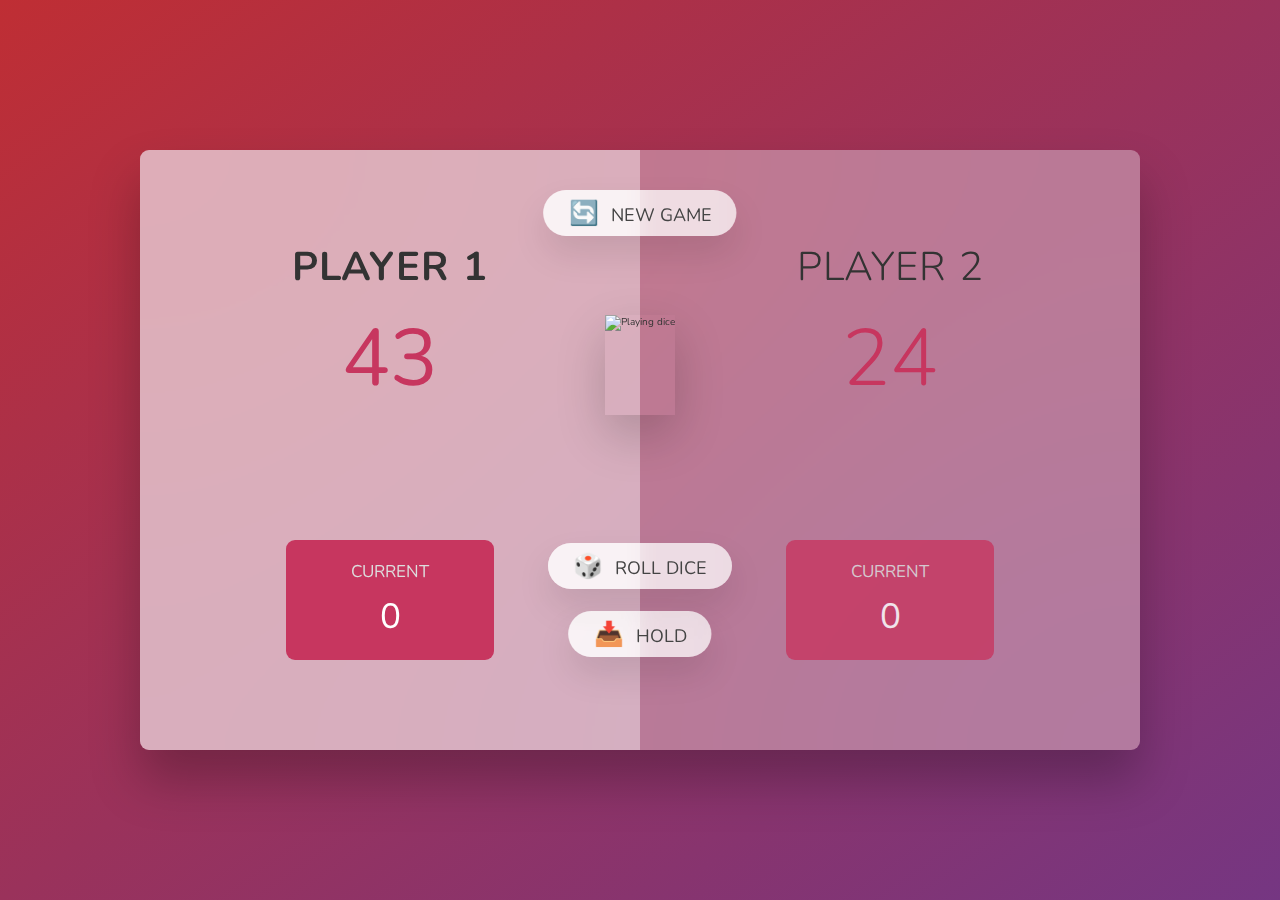
==== Pig Game/index.html @ 8710cb78 "Compilation of Games" ====
<!DOCTYPE html>
<html lang="en">

  <head>
    <meta charset="UTF-8" />
    <meta name="viewport" content="width=device-width, initial-scale=1.0" />
    <meta http-equiv="X-UA-Compatible" content="ie=edge" />
    <link rel="stylesheet" href="style.css" />
    <title>Pig Game</title>
  </head>

  <body>
    <main>
      <section class="player player--0 player--active">
        <h2 class="name" id="name--0">Player 1</h2>
        <p class="score" id="score--0">43</p>
        <div class="current">
          <p class="current-label">Current</p>
          <p class="current-score" id="current--0">0</p>
        </div>
      </section>
      <section class="player player--1">
        <h2 class="name" id="name--1">Player 2</h2>
        <p class="score" id="score--1">24</p>
        <div class="current">
          <p class="current-label">Current</p>
          <p class="current-score" id="current--1">0</p>
        </div>
      </section>

      <img src="dice-5.png" alt="Playing dice" class="dice" />
      <button class="btn btn--new">🔄 New game</button>
      <button class="btn btn--roll">🎲 Roll dice</button>
      <button class="btn btn--hold">📥 Hold</button>
    </main>
    <script src="script.js"></script>
  </body>

</html>
---- Pig Game/style.css ----
@import url("https://fonts.googleapis.com/css2?family=Nunito&display=swap");

* {
  margin: 0;
  padding: 0;
  box-sizing: inherit;
}

html {
  font-size: 62.5%;
  box-sizing: border-box;
}

body {
  font-family: "Nunito", sans-serif;
  font-weight: 400;
  height: 100vh;
  color: #333;
  background-image: linear-gradient(to top left, #753682 0%, #bf2e34 100%);
  display: flex;
  align-items: center;
  justify-content: center;
}

/* LAYOUT */
main {
  position: relative;
  width: 100rem;
  height: 60rem;
  background-color: rgba(255, 255, 255, 0.35);
  backdrop-filter: blur(200px);
  filter: blur();
  box-shadow: 0 3rem 5rem rgba(0, 0, 0, 0.25);
  border-radius: 9px;
  overflow: hidden;
  display: flex;
}

.player {
  flex: 50%;
  padding: 9rem;
  display: flex;
  flex-direction: column;
  align-items: center;
  transition: all 0.75s;
}

/* ELEMENTS */
.name {
  position: relative;
  font-size: 4rem;
  text-transform: uppercase;
  letter-spacing: 1px;
  word-spacing: 2px;
  font-weight: 300;
  margin-bottom: 1rem;
}

.score {
  font-size: 8rem;
  font-weight: 300;
  color: #c7365f;
  margin-bottom: auto;
}

.player--active {
  background-color: rgba(255, 255, 255, 0.4);
}
.player--active .name {
  font-weight: 700;
}
.player--active .score {
  font-weight: 400;
}

.player--active .current {
  opacity: 1;
}

.current {
  background-color: #c7365f;
  opacity: 0.8;
  border-radius: 9px;
  color: #fff;
  width: 65%;
  padding: 2rem;
  text-align: center;
  transition: all 0.75s;
}

.current-label {
  text-transform: uppercase;
  margin-bottom: 1rem;
  font-size: 1.7rem;
  color: #ddd;
}

.current-score {
  font-size: 3.5rem;
}

/* ABSOLUTE POSITIONED ELEMENTS */
.btn {
  position: absolute;
  left: 50%;
  transform: translateX(-50%);
  color: #444;
  background: none;
  border: none;
  font-family: inherit;
  font-size: 1.8rem;
  text-transform: uppercase;
  cursor: pointer;
  font-weight: 400;
  transition: all 0.2s;

  background-color: white;
  background-color: rgba(255, 255, 255, 0.6);
  backdrop-filter: blur(10px);

  padding: 0.7rem 2.5rem;
  border-radius: 50rem;
  box-shadow: 0 1.75rem 3.5rem rgba(0, 0, 0, 0.1);
}

.btn::first-letter {
  font-size: 2.4rem;
  display: inline-block;
  margin-right: 0.7rem;
}

.btn--new {
  top: 4rem;
}
.btn--roll {
  top: 39.3rem;
}
.btn--hold {
  top: 46.1rem;
}

.btn:active {
  transform: translate(-50%, 3px);
  box-shadow: 0 1rem 2rem rgba(0, 0, 0, 0.15);
}

.btn:focus {
  outline: none;
}

.dice {
  position: absolute;
  left: 50%;
  top: 16.5rem;
  transform: translateX(-50%);
  height: 10rem;
  box-shadow: 0 2rem 5rem rgba(0, 0, 0, 0.2);
}

.player--winner {
  background-color: #2f2f2f;
}

.player--winner .name {
  font-weight: 700;
  color: #c7365f;
}
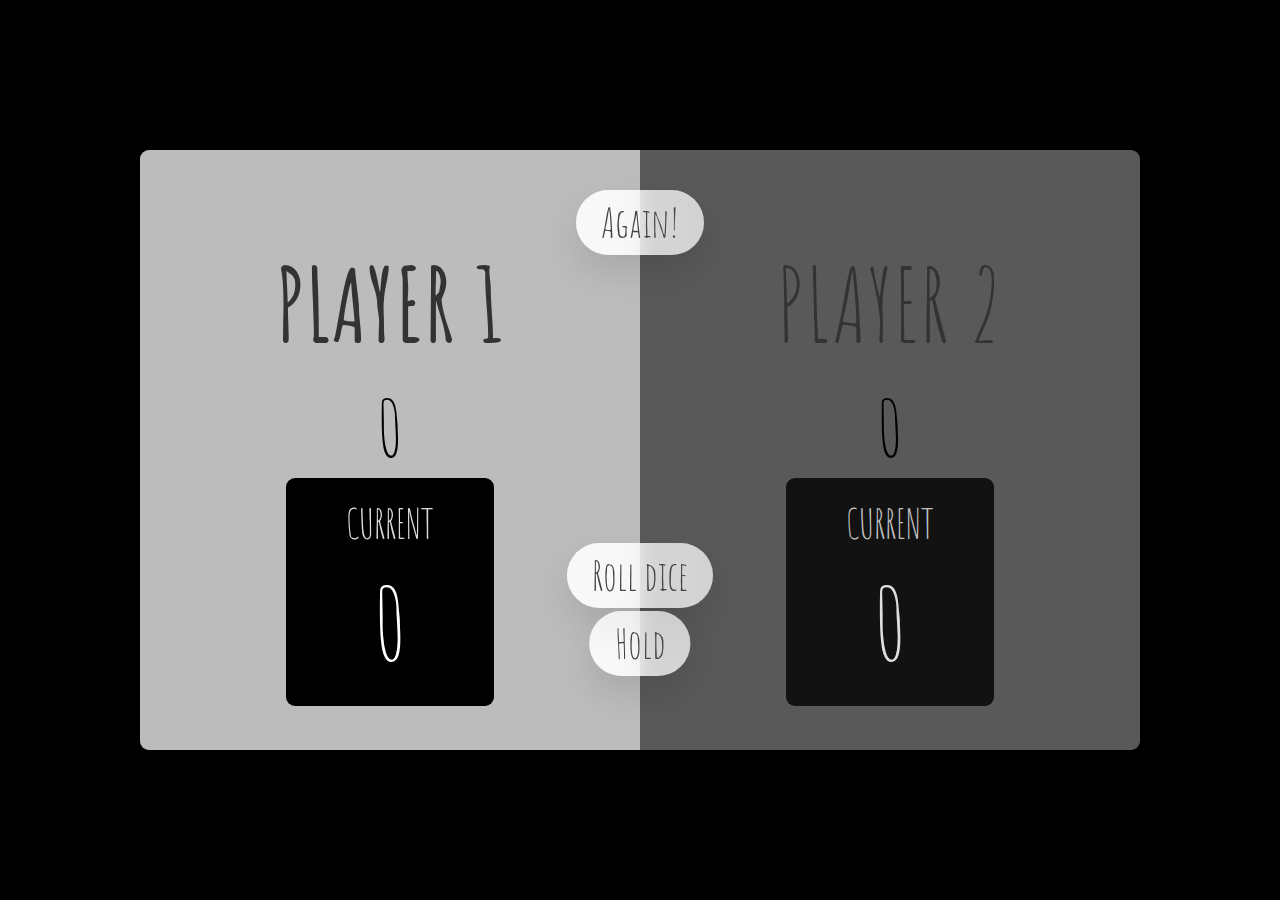
==== commit 7e33d18d: "Compilation of Games" ====
--- a/Pig Game/index.html
+++ b/Pig Game/index.html
@@ -5,6 +5,7 @@
     <meta charset="UTF-8" />
     <meta name="viewport" content="width=device-width, initial-scale=1.0" />
     <meta http-equiv="X-UA-Compatible" content="ie=edge" />
+    <link href="https://fonts.googleapis.com/css2?family=Amatic+SC:wght@400;700&display=swap" rel="stylesheet">
     <link rel="stylesheet" href="style.css" />
     <title>Pig Game</title>
   </head>
@@ -28,10 +29,10 @@
         </div>
       </section>
 
-      <img src="dice-5.png" alt="Playing dice" class="dice" />
-      <button class="btn btn--new">🔄 New game</button>
-      <button class="btn btn--roll">🎲 Roll dice</button>
-      <button class="btn btn--hold">📥 Hold</button>
+      <img src="resources/dice-5.png" alt="Playing dice" class="dice" />
+      <button class="btn btn--new">Again!</button>
+      <button class="btn btn--roll">Roll dice</button>
+      <button class="btn btn--hold">Hold</button>
     </main>
     <script src="script.js"></script>
   </body>
--- a/Pig Game/style.css
+++ b/Pig Game/style.css
@@ -1,5 +1,3 @@
-@import url("https://fonts.googleapis.com/css2?family=Nunito&display=swap");
-
 * {
   margin: 0;
   padding: 0;
@@ -12,11 +10,12 @@
 }
 
 body {
-  font-family: "Nunito", sans-serif;
+  font-family: "Amatic SC", cursive;
   font-weight: 400;
+  background-color: #000;
   height: 100vh;
   color: #333;
-  background-image: linear-gradient(to top left, #753682 0%, #bf2e34 100%);
+  /* background-image: linear-gradient(to top left, #753682 0%, #bf2e34 100%); */
   display: flex;
   align-items: center;
   justify-content: center;
@@ -48,7 +47,7 @@
 /* ELEMENTS */
 .name {
   position: relative;
-  font-size: 4rem;
+  font-size: 10rem;
   text-transform: uppercase;
   letter-spacing: 1px;
   word-spacing: 2px;
@@ -59,12 +58,12 @@
 .score {
   font-size: 8rem;
   font-weight: 300;
-  color: #c7365f;
+  color: #000;
   margin-bottom: auto;
 }
 
 .player--active {
-  background-color: rgba(255, 255, 255, 0.4);
+  background-color: rgba(255, 255, 255, 0.6);
 }
 .player--active .name {
   font-weight: 700;
@@ -78,7 +77,7 @@
 }
 
 .current {
-  background-color: #c7365f;
+  background-color: #000;
   opacity: 0.8;
   border-radius: 9px;
   color: #fff;
@@ -91,12 +90,12 @@
 .current-label {
   text-transform: uppercase;
   margin-bottom: 1rem;
-  font-size: 1.7rem;
+  font-size: 4rem;
   color: #ddd;
 }
 
 .current-score {
-  font-size: 3.5rem;
+  font-size: 10rem;
 }
 
 /* ABSOLUTE POSITIONED ELEMENTS */
@@ -108,8 +107,8 @@
   background: none;
   border: none;
   font-family: inherit;
-  font-size: 1.8rem;
-  text-transform: uppercase;
+  font-size: 4rem;
+  /* text-transform: uppercase; */
   cursor: pointer;
   font-weight: 400;
   transition: all 0.2s;
@@ -123,11 +122,11 @@
   box-shadow: 0 1.75rem 3.5rem rgba(0, 0, 0, 0.1);
 }
 
-.btn::first-letter {
+/* .btn::first-letter {
   font-size: 2.4rem;
   display: inline-block;
   margin-right: 0.7rem;
-}
+} */
 
 .btn--new {
   top: 4rem;
@@ -165,3 +164,7 @@
   font-weight: 700;
   color: #c7365f;
 }
+
+.hidden {
+  display: none;
+}
